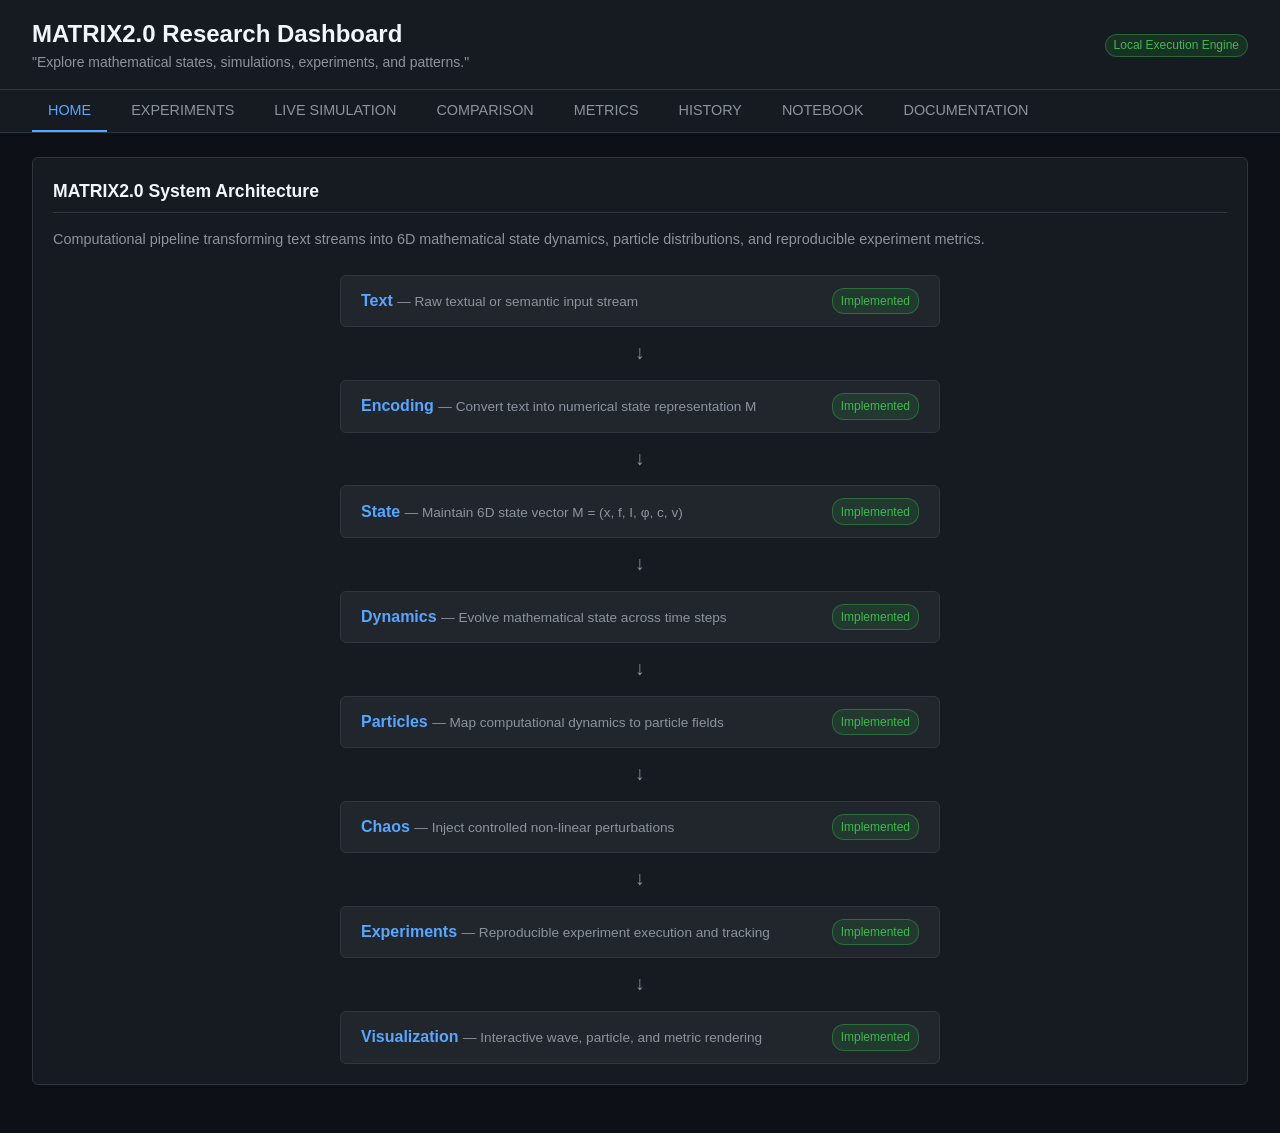
==== dashboard/index.html @ f3ffd004 "Build MATRIX2.0 Research Dashboard Co-authored-by: matrixto0 <326627745+matrixto0@users.noreply.gith" ====
<!DOCTYPE html>
<html lang="en">
<head>
    <meta charset="UTF-8">
    <meta name="viewport" content="width=device-width, initial-scale=1.0">
    <title>MATRIX2.0 Research Dashboard</title>
    <link rel="stylesheet" href="style.css">
</head>
<body>

    <!-- Header -->
    <header class="dashboard-header">
        <div class="header-title">
            <h1>MATRIX2.0 Research Dashboard</h1>
            <p>"Explore mathematical states, simulations, experiments, and patterns."</p>
        </div>
        <div class="header-badges">
            <span class="badge-status">Local Execution Engine</span>
        </div>
    </header>

    <!-- Navigation Tabs -->
    <nav class="nav-tabs">
        <button class="tab-btn active" onclick="switchTab('home')">HOME</button>
        <button class="tab-btn" onclick="switchTab('experiments')">EXPERIMENTS</button>
        <button class="tab-btn" onclick="switchTab('live-sim')">LIVE SIMULATION</button>
        <button class="tab-btn" onclick="switchTab('comparison')">COMPARISON</button>
        <button class="tab-btn" onclick="switchTab('metrics')">METRICS</button>
        <button class="tab-btn" onclick="switchTab('history')">HISTORY</button>
        <button class="tab-btn" onclick="switchTab('notebook')">NOTEBOOK</button>
        <button class="tab-btn" onclick="switchTab('docs')">DOCUMENTATION</button>
    </nav>

    <!-- Main Content Container -->
    <main class="container">

        <!-- HOME SECTION -->
        <section id="tab-home" class="tab-section active">
            <div class="panel-card">
                <h3>MATRIX2.0 System Architecture</h3>
                <p style="color: var(--text-muted); font-size: 0.9rem; margin-bottom: 1.5rem;">
                    Computational pipeline transforming text streams into 6D mathematical state dynamics, particle distributions, and reproducible experiment metrics.
                </p>
                <div class="architecture-flow" id="arch-flow">
                    <!-- Populated dynamically via app.js -->
                </div>
            </div>
        </section>

        <!-- LIVE SIMULATION SECTION -->
        <section id="tab-live-sim" class="tab-section">
            <div class="grid-2col">
                <!-- State Control Panel -->
                <div class="panel-card">
                    <h3>Live MATRIX State Inspector: M = (x, f, I, φ, c, v)</h3>
                    <div class="control-group">
                        <label>Value (x): <span id="val-x">1.00</span></label>
                        <input type="range" id="slider-x" min="0" max="5" step="0.1" value="1.0" oninput="updateState('x', this.value)">
                    </div>
                    <div class="control-group">
                        <label>Frequency (f): <span id="val-f">1.00</span></label>
                        <input type="range" id="slider-f" min="0.1" max="10" step="0.1" value="1.0" oninput="updateState('f', this.value)">
                    </div>
                    <div class="control-group">
                        <label>Intensity (I): <span id="val-I">1.00</span></label>
                        <input type="range" id="slider-I" min="0.1" max="5" step="0.1" value="1.0" oninput="updateState('I', this.value)">
                    </div>
                    <div class="control-group">
                        <label>Phase (φ): <span id="val-phi">0.00</span></label>
                        <input type="range" id="slider-phi" min="0" max="3.14159" step="0.05" value="0.0" oninput="updateState('phi', this.value)">
                    </div>
                    <div class="control-group">
                        <label>Chaos (c): <span id="val-c">0.10</span></label>
                        <input type="range" id="slider-c" min="0" max="1" step="0.01" value="0.1" oninput="updateState('c', this.value)">
                    </div>
                    <div class="control-group">
                        <label>Variation (v): <span id="val-v">0.10</span></label>
                        <input type="range" id="slider-v" min="0" max="1" step="0.01" value="0.1" oninput="updateState('v', this.value)">
                    </div>
                    <div style="display: flex; gap: 0.5rem; margin-top: 1rem;">
                        <button class="btn" id="btn-toggle-sim" onclick="toggleSim()">Start</button>
                        <button class="btn btn-secondary" onclick="resetSim()">Reset</button>
                    </div>
                </div>

                <!-- Wave Visualization -->
                <div class="panel-card">
                    <h3>Live Wave Visualization: W(t) = I sin(2πft + φ)</h3>
                    <canvas id="waveCanvas" width="600" height="300"></canvas>
                </div>
            </div>

            <!-- Particle Field Section -->
            <div class="panel-card">
                <h3>Computational Particle Visualization</h3>
                <div class="grid-2col">
                    <div>
                        <canvas id="particleCanvas" width="600" height="300"></canvas>
                    </div>
                    <div>
                        <div class="control-group">
                            <label>Particle Count: <span id="val-pcount">50</span></label>
                            <input type="range" id="slider-pcount" min="10" max="200" step="10" value="50" oninput="updateParticleConfig('count', this.value)">
                        </div>
                        <div class="control-group">
                            <label>Frequency Influence: <span id="val-finf">0.50</span></label>
                            <input type="range" id="slider-finf" min="0" max="1" step="0.05" value="0.5" oninput="updateParticleConfig('f_influence', this.value)">
                        </div>
                        <div class="control-group">
                            <label>Intensity Influence: <span id="val-Iinf">0.50</span></label>
                            <input type="range" id="slider-Iinf" min="0" max="1" step="0.05" value="0.5" oninput="updateParticleConfig('I_influence', this.value)">
                        </div>
                        <div class="control-group">
                            <label>Chaos Influence: <span id="val-cinf">0.50</span></label>
                            <input type="range" id="slider-cinf" min="0" max="1" step="0.05" value="0.5" oninput="updateParticleConfig('c_influence', this.value)">
                        </div>
                    </div>
                </div>
            </div>
        </section>

        <!-- EXPERIMENTS SECTION -->
        <section id="tab-experiments" class="tab-section">
            <div class="panel-card">
                <h3>Experiment Launcher</h3>
                <p style="color: var(--text-muted); font-size: 0.9rem; margin-bottom: 1rem;">
                    Execute deterministic experiment protocols from the Experiment Engine.
                </p>
                <div id="experiments-list"></div>
            </div>

            <div class="panel-card" id="experiment-result-card" style="display: none;">
                <h3>Experiment Result</h3>
                <div id="result-details"></div>
                <div style="margin-top: 1rem; display: flex; gap: 0.5rem;">
                    <button class="btn btn-secondary" onclick="exportCurrentResultJSON()">Export JSON</button>
                    <button class="btn" onclick="openCreateResearchRecordModal()">Create Research Record</button>
                </div>
            </div>

            <!-- Research Record Modal / Form -->
            <div class="panel-card" id="research-record-form" style="display: none;">
                <h3>Create Research Record</h3>
                <div class="notice-banner">
                    Separate observed measurements from personal hypothesis and interpretation.
                </div>
                <div class="control-group">
                    <label>Hypothesis:</label>
                    <input type="text" id="rr-hypothesis" placeholder="Enter your hypothesis...">
                </div>
                <div class="control-group">
                    <label>Interpretation:</label>
                    <textarea id="rr-interpretation" rows="3" placeholder="Interpret model results..."></textarea>
                </div>
                <div class="control-group">
                    <label>Conclusion:</label>
                    <textarea id="rr-conclusion" rows="3" placeholder="Formulate conclusion..."></textarea>
                </div>
                <button class="btn" onclick="submitResearchRecord()">Save Research Record</button>
            </div>
        </section>

        <!-- COMPARISON SECTION -->
        <section id="tab-comparison" class="tab-section">
            <div class="panel-card">
                <h3>Experiment Comparison</h3>
                <div class="warning-banner">
                    Comparison describes differences between model outputs; it does not establish physical causation.
                </div>
                <div class="grid-2col" style="margin-bottom: 1rem;">
                    <div>
                        <label>Select Experiment A:</label>
                        <select id="select-exp-a" onchange="runComparison()"></select>
                    </div>
                    <div>
                        <label>Select Experiment B:</label>
                        <select id="select-exp-b" onchange="runComparison()"></select>
                    </div>
                </div>
                <div id="comparison-output"></div>
            </div>
        </section>

        <!-- METRICS SECTION -->
        <section id="tab-metrics" class="tab-section">
            <div class="panel-card">
                <h3>Experiment Metrics Visualization</h3>
                <canvas id="metricsCanvas" width="800" height="350"></canvas>
            </div>
        </section>

        <!-- HISTORY SECTION -->
        <section id="tab-history" class="tab-section">
            <div class="panel-card">
                <div style="display: flex; justify-content: space-between; align-items: center;">
                    <h3>Experiment History</h3>
                    <button class="btn btn-danger" onclick="clearHistory()">Clear All History</button>
                </div>
                <div id="history-list" style="margin-top: 1rem;"></div>
            </div>
        </section>

        <!-- NOTEBOOK SECTION -->
        <section id="tab-notebook" class="tab-section">
            <div class="panel-card">
                <h3>Research Notebook</h3>
                <div class="warning-banner">
                    Observations are model-dependent and should not be treated as established physical facts.
                </div>
                <div class="control-group">
                    <label>Title:</label>
                    <input type="text" id="note-title" placeholder="Note Title...">
                </div>
                <div class="control-group">
                    <label>Hypothesis:</label>
                    <input type="text" id="note-hypothesis" placeholder="Hypothesis statement...">
                </div>
                <div class="control-group">
                    <label>Experiment protocol / ID:</label>
                    <input type="text" id="note-experiment" placeholder="Associated experiment...">
                </div>
                <div class="control-group">
                    <label>Observation:</label>
                    <textarea id="note-observation" rows="2" placeholder="Record model observations..."></textarea>
                </div>
                <div class="control-group">
                    <label>Interpretation:</label>
                    <textarea id="note-interpretation" rows="2" placeholder="Record interpretation..."></textarea>
                </div>
                <div class="control-group">
                    <label>Conclusion:</label>
                    <textarea id="note-conclusion" rows="2" placeholder="Conclusion..."></textarea>
                </div>
                <button class="btn" onclick="saveNotebookNote()">Save Note</button>
            </div>

            <div class="panel-card">
                <h3>Notebook Entries</h3>
                <div id="notebook-entries-list"></div>
            </div>
        </section>

        <!-- DOCUMENTATION SECTION -->
        <section id="tab-docs" class="tab-section">
            <div class="panel-card">
                <h3>MATRIX2.0 Scientific Method & Architecture</h3>
                <pre>
1. Define a question.
2. Define a hypothesis.
3. Define variables.
4. Configure experiment.
5. Run reproducibly.
6. Measure outputs.
7. Compare results.
8. Record observations.
9. Separate interpretation from evidence.
10. Repeat and validate.

"Simulation output is evidence about the model, not automatically evidence about the physical universe."
                </pre>
            </div>
        </section>

    </main>

    <!-- Scripts -->
    <script src="dashboard_state.js"></script>
    <script src="visualization_view.js"></script>
    <script src="experiment_view.js"></script>
    <script src="comparison_view.js"></script>
    <script src="metrics_view.js"></script>
    <script src="notebook.js"></script>
    <script src="app.js"></script>
</body>
</html>
---- dashboard/style.css ----
/* MATRIX2.0 Research Dashboard Stylesheet */

:root {
    --bg-primary: #0d1117;
    --bg-secondary: #161b22;
    --bg-tertiary: #21262d;
    --border-color: #30363d;
    --text-primary: #c9d1d9;
    --text-muted: #8b949e;
    --text-heading: #f0f6fc;
    --accent-blue: #58a6ff;
    --accent-green: #238636;
    --accent-green-hover: #2ea043;
    --accent-purple: #bc8cff;
    --accent-amber: #d29922;
    --font-mono: SFMono-Regular, Consolas, "Liberation Mono", Menlo, monospace;
    --font-sans: -apple-system, BlinkMacSystemFont, "Segoe UI", Helvetica, Arial, sans-serif;
}

* {
    box-sizing: border-box;
    margin: 0;
    padding: 0;
}

body {
    background-color: var(--bg-primary);
    color: var(--text-primary);
    font-family: var(--font-sans);
    line-height: 1.5;
    padding: 0;
    margin: 0;
}

/* Header */
.dashboard-header {
    background-color: var(--bg-secondary);
    border-bottom: 1px solid var(--border-color);
    padding: 1rem 2rem;
    display: flex;
    justify-content: space-between;
    align-items: center;
}

.header-title h1 {
    color: var(--text-heading);
    font-size: 1.5rem;
    font-weight: 600;
}

.header-title p {
    color: var(--text-muted);
    font-size: 0.875rem;
}

/* Navigation Tabs */
.nav-tabs {
    display: flex;
    background-color: var(--bg-secondary);
    border-bottom: 1px solid var(--border-color);
    padding: 0 2rem;
    gap: 0.5rem;
}

.tab-btn {
    background: none;
    border: none;
    color: var(--text-muted);
    padding: 0.75rem 1rem;
    font-size: 0.9rem;
    font-weight: 500;
    cursor: pointer;
    border-bottom: 2px solid transparent;
    transition: all 0.2s ease;
}

.tab-btn:hover {
    color: var(--text-primary);
}

.tab-btn.active {
    color: var(--accent-blue);
    border-bottom-color: var(--accent-blue);
}

/* Container */
.container {
    padding: 1.5rem 2rem;
    max-width: 1400px;
    margin: 0 auto;
}

/* Section visibility */
.tab-section {
    display: none;
}

.tab-section.active {
    display: block;
}

/* Grid & Layouts */
.grid-2col {
    display: grid;
    grid-template-columns: 1fr 1fr;
    gap: 1.5rem;
}

.grid-3col {
    display: grid;
    grid-template-columns: repeat(3, 1fr);
    gap: 1.5rem;
}

/* Cards & Panels */
.panel-card {
    background-color: var(--bg-secondary);
    border: 1px solid var(--border-color);
    border-radius: 6px;
    padding: 1.25rem;
    margin-bottom: 1.5rem;
}

.panel-card h3 {
    color: var(--text-heading);
    font-size: 1.1rem;
    margin-bottom: 1rem;
    border-bottom: 1px solid var(--border-color);
    padding-bottom: 0.5rem;
}

/* Architecture Flow */
.architecture-flow {
    display: flex;
    flex-direction: column;
    gap: 0.75rem;
    align-items: center;
}

.flow-step {
    background-color: var(--bg-tertiary);
    border: 1px solid var(--border-color);
    border-radius: 6px;
    padding: 0.75rem 1.25rem;
    width: 100%;
    max-width: 600px;
    display: flex;
    justify-content: space-between;
    align-items: center;
}

.flow-step-name {
    font-weight: 600;
    color: var(--accent-blue);
}

.flow-step-purpose {
    font-size: 0.85rem;
    color: var(--text-muted);
}

.flow-arrow {
    color: var(--text-muted);
    font-size: 1.2rem;
}

.badge-status {
    background-color: rgba(35, 134, 54, 0.2);
    color: #3fb950;
    border: 1px solid rgba(59, 185, 80, 0.4);
    padding: 0.2rem 0.5rem;
    border-radius: 12px;
    font-size: 0.75rem;
}

/* Controls & Forms */
.control-group {
    margin-bottom: 1rem;
}

.control-group label {
    display: block;
    font-size: 0.85rem;
    color: var(--text-muted);
    margin-bottom: 0.25rem;
}

.control-group input[type="range"],
.control-group input[type="number"],
.control-group select,
.control-group textarea {
    width: 100%;
    background-color: var(--bg-tertiary);
    border: 1px solid var(--border-color);
    color: var(--text-primary);
    padding: 0.5rem;
    border-radius: 4px;
    font-family: var(--font-sans);
}

.btn {
    background-color: var(--accent-green);
    color: #ffffff;
    border: none;
    padding: 0.5rem 1rem;
    border-radius: 6px;
    font-weight: 500;
    cursor: pointer;
    transition: background-color 0.2s ease;
}

.btn:hover {
    background-color: var(--accent-green-hover);
}

.btn-secondary {
    background-color: var(--bg-tertiary);
    border: 1px solid var(--border-color);
    color: var(--text-primary);
}

.btn-secondary:hover {
    background-color: var(--border-color);
}

.btn-danger {
    background-color: #da3633;
    color: #ffffff;
}

/* Canvas styling */
canvas {
    background-color: var(--bg-primary);
    border: 1px solid var(--border-color);
    border-radius: 4px;
    width: 100%;
    height: auto;
    display: block;
}

/* Tables */
.data-table {
    width: 100%;
    border-collapse: collapse;
    margin-top: 1rem;
}

.data-table th, .data-table td {
    padding: 0.6rem 0.8rem;
    text-align: left;
    border-bottom: 1px solid var(--border-color);
    font-size: 0.85rem;
}

.data-table th {
    background-color: var(--bg-tertiary);
    color: var(--text-heading);
}

/* Warnings & Banners */
.warning-banner {
    background-color: rgba(210, 153, 34, 0.15);
    border: 1px solid var(--accent-amber);
    color: #e3b341;
    padding: 0.75rem 1rem;
    border-radius: 6px;
    margin-bottom: 1rem;
    font-size: 0.85rem;
}

.notice-banner {
    background-color: rgba(88, 166, 255, 0.15);
    border: 1px solid var(--accent-blue);
    color: var(--accent-blue);
    padding: 0.75rem 1rem;
    border-radius: 6px;
    margin-bottom: 1rem;
    font-size: 0.85rem;
}

pre {
    background-color: var(--bg-primary);
    border: 1px solid var(--border-color);
    padding: 1rem;
    border-radius: 4px;
    font-family: var(--font-mono);
    font-size: 0.85rem;
    overflow-x: auto;
}
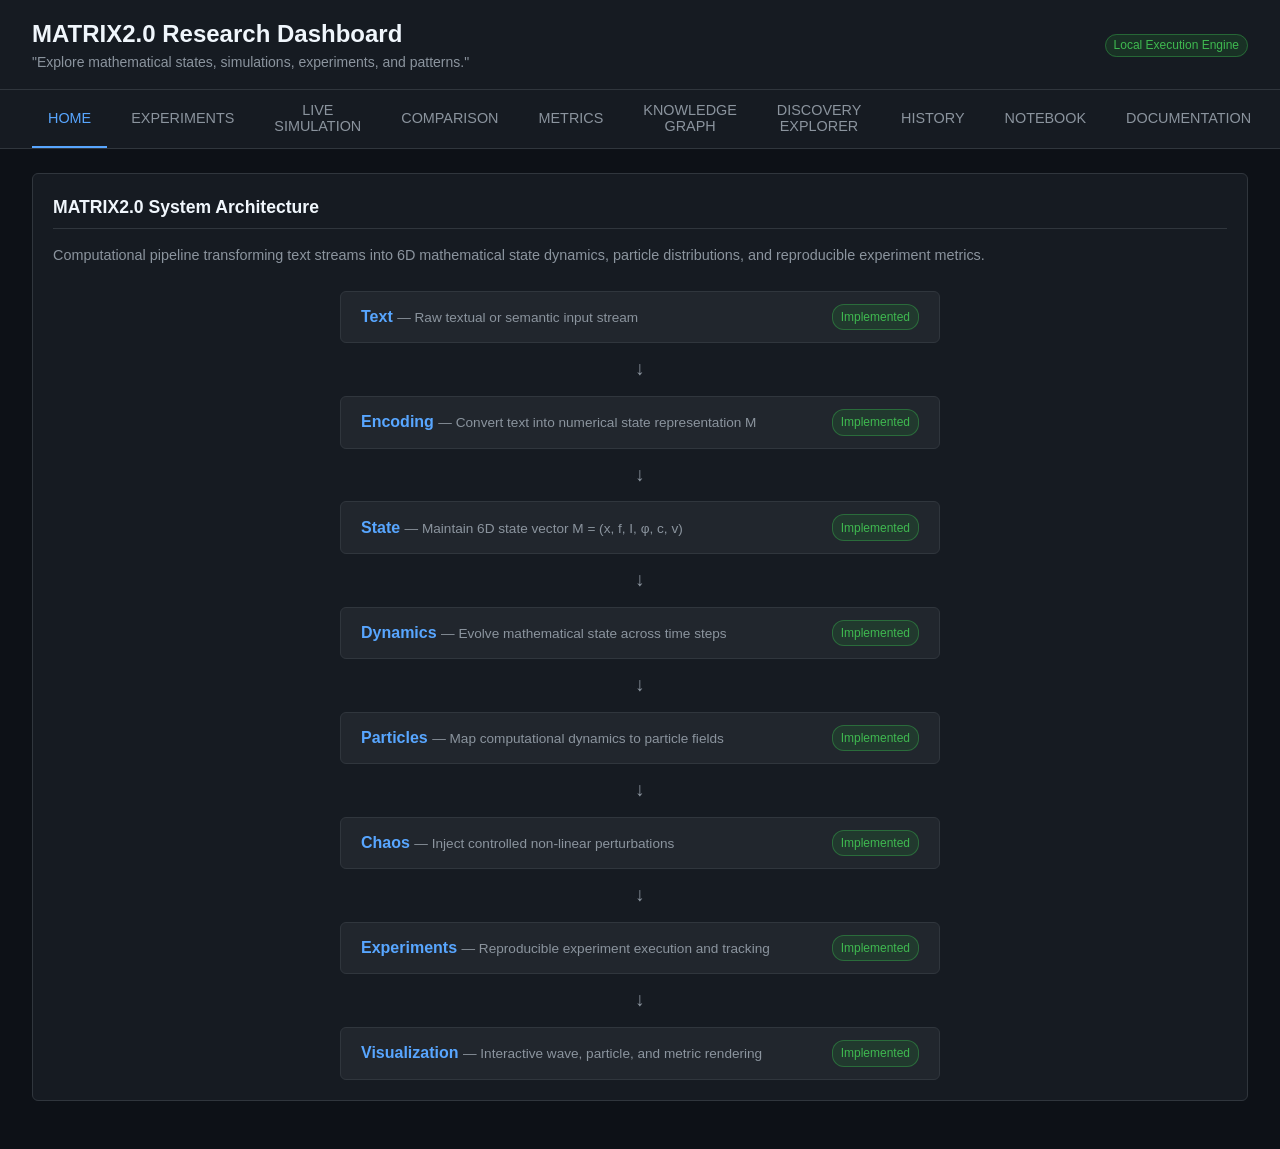
==== commit 4dec6500: "Build MATRIX2.0 Knowledge Graph and Discovery Engine Co-authored-by: matrixto0 <326627745+matrixto0@" ====
--- a/dashboard/index.html
+++ b/dashboard/index.html
@@ -26,6 +26,8 @@
         <button class="tab-btn" onclick="switchTab('live-sim')">LIVE SIMULATION</button>
         <button class="tab-btn" onclick="switchTab('comparison')">COMPARISON</button>
         <button class="tab-btn" onclick="switchTab('metrics')">METRICS</button>
+        <button class="tab-btn" onclick="switchTab('knowledge')">KNOWLEDGE GRAPH</button>
+        <button class="tab-btn" onclick="switchTab('discovery')">DISCOVERY EXPLORER</button>
         <button class="tab-btn" onclick="switchTab('history')">HISTORY</button>
         <button class="tab-btn" onclick="switchTab('notebook')">NOTEBOOK</button>
         <button class="tab-btn" onclick="switchTab('docs')">DOCUMENTATION</button>
@@ -186,6 +188,38 @@
             <div class="panel-card">
                 <h3>Experiment Metrics Visualization</h3>
                 <canvas id="metricsCanvas" width="800" height="350"></canvas>
+            </div>
+        </section>
+
+        <!-- KNOWLEDGE GRAPH SECTION -->
+        <section id="tab-knowledge" class="tab-section">
+            <div class="panel-card">
+                <h3>System Knowledge Graph</h3>
+                <p style="color: var(--text-muted); font-size: 0.9rem; margin-bottom: 1rem;">
+                    Interactive visualization of concepts, parameters, states, experiments, and relationships.
+                </p>
+                <canvas id="knowledgeCanvas" width="800" height="400"></canvas>
+            </div>
+        </section>
+
+        <!-- DISCOVERY EXPLORER SECTION -->
+        <section id="tab-discovery" class="tab-section">
+            <div class="panel-card">
+                <h3>Discovery Explorer</h3>
+                <div class="warning-banner">
+                    Discovery within the MATRIX2.0 model — does not establish physical universe laws.
+                </div>
+                <div id="discovery-cards-list">
+                    <div class="panel-card" style="background-color: var(--bg-tertiary);">
+                        <h4>Monotonic Energy Scaling Pattern</h4>
+                        <p style="font-size: 0.85rem; color: var(--text-muted); margin-top: 0.25rem;">
+                            Discovered pattern: Monotonic increase in mean energy observed as frequency parameter increases.
+                        </p>
+                        <div style="font-size: 0.8rem; font-family: var(--font-mono); margin-top: 0.5rem; color: var(--accent-blue);">
+                            Confidence Score: 0.80 | Reproducible: Seed 42
+                        </div>
+                    </div>
+                </div>
             </div>
         </section>
 
@@ -269,6 +303,7 @@
     <script src="experiment_view.js"></script>
     <script src="comparison_view.js"></script>
     <script src="metrics_view.js"></script>
+    <script src="knowledge_view.js"></script>
     <script src="notebook.js"></script>
     <script src="app.js"></script>
 </body>
